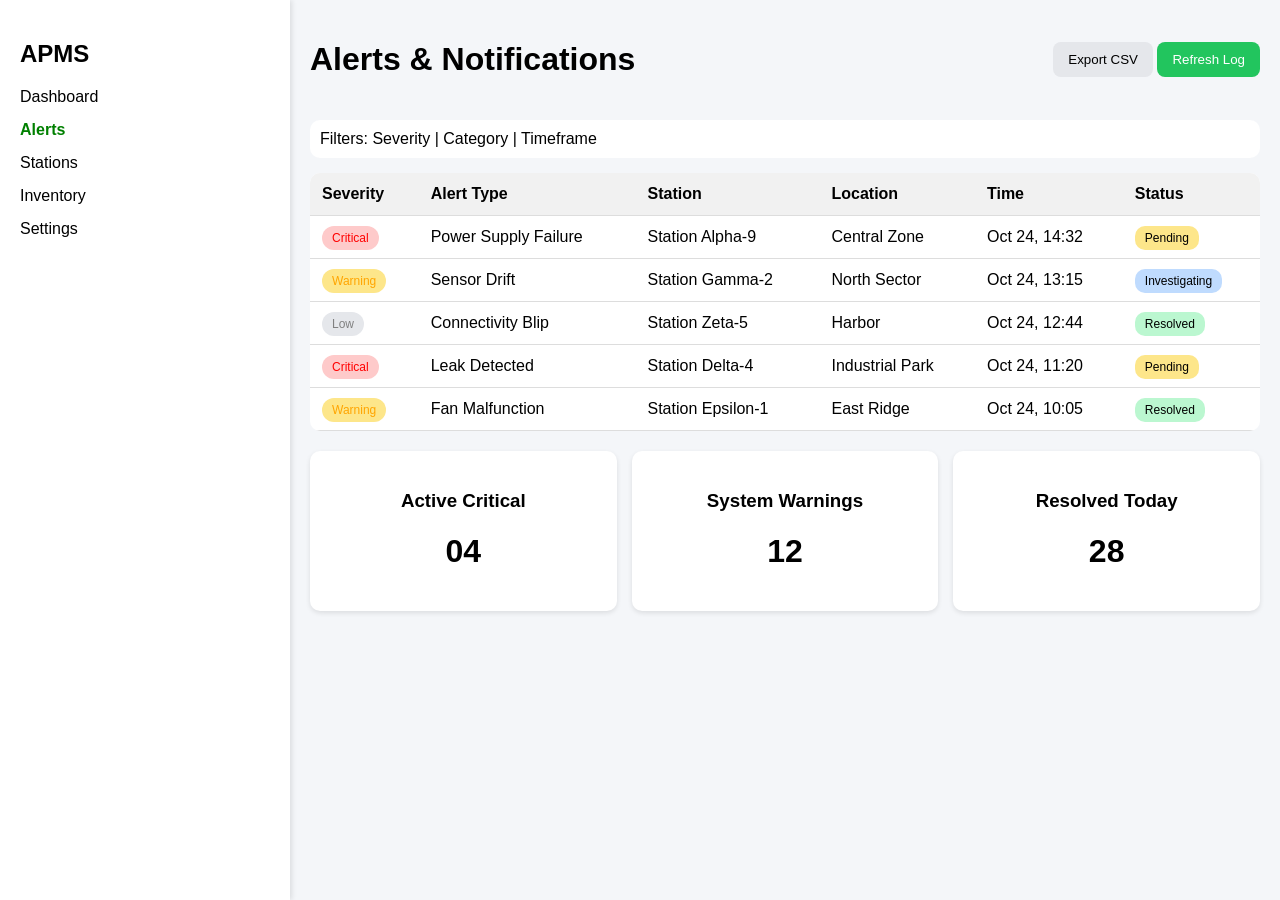
==== admin/alerts_management.html @ 7f4c0c0b "Admin dashboard complete" ====
<!DOCTYPE html>
<html lang="en">
<head>
<meta charset="UTF-8">
<meta name="viewport" content="width=device-width, initial-scale=1.0">
<title>Alerts & Notifications</title>
<style>
body { margin:0; font-family:Arial; background:#f4f6f9; }
.container { display:flex; height:100vh; }
.sidebar { width:250px; background:white; padding:20px; box-shadow:2px 0 5px rgba(0,0,0,0.1); }
.sidebar h2 { margin-bottom:20px; }
.sidebar ul { list-style:none; padding:0; }
.sidebar li { margin:15px 0; cursor:pointer; }
.sidebar li.active { color:green; font-weight:bold; }

.main { flex:1; padding:20px; overflow:auto; }

.topbar { display:flex; justify-content:space-between; align-items:center; margin-bottom:20px; }
.button { padding:10px 15px; border:none; border-radius:8px; cursor:pointer; }
.green { background:#22c55e; color:white; }
.gray { background:#e5e7eb; }

.filters { background:white; padding:10px; border-radius:10px; margin-bottom:15px; }

.table { width:100%; border-collapse:collapse; background:white; border-radius:10px; overflow:hidden; }
.table th, .table td { padding:12px; text-align:left; }
.table th { background:#f1f1f1; }
.table tr { border-bottom:1px solid #ddd; }

.badge { padding:5px 10px; border-radius:20px; font-size:12px; }
.critical { background:#fecaca; color:red; }
.warning { background:#fde68a; color:orange; }
.low { background:#e5e7eb; color:gray; }

.status { padding:5px 10px; border-radius:10px; font-size:12px; }
.pending { background:#fde68a; }
.investigating { background:#bfdbfe; }
.resolved { background:#bbf7d0; }

.cards { display:grid; grid-template-columns:repeat(3,1fr); gap:15px; margin-top:20px; }
.card { background:white; padding:20px; border-radius:10px; box-shadow:0 2px 5px rgba(0,0,0,0.1); text-align:center; }
</style>
</head>
<body>

<div class="container">

  <div class="sidebar">
    <h2>APMS</h2>
    <ul>
      <li>Dashboard</li>
      <li class="active">Alerts</li>
      <li>Stations</li>
      <li>Inventory</li>
      <li>Settings</li>
    </ul>
  </div>

  <div class="main">

    <div class="topbar">
      <h1>Alerts & Notifications</h1>
      <div>
        <button class="button gray">Export CSV</button>
        <button class="button green">Refresh Log</button>
      </div>
    </div>

    <div class="filters">
      Filters: Severity | Category | Timeframe
    </div>

    <table class="table">
      <tr>
        <th>Severity</th>
        <th>Alert Type</th>
        <th>Station</th>
        <th>Location</th>
        <th>Time</th>
        <th>Status</th>
      </tr>

      <tr>
        <td><span class="badge critical">Critical</span></td>
        <td>Power Supply Failure</td>
        <td>Station Alpha-9</td>
        <td>Central Zone</td>
        <td>Oct 24, 14:32</td>
        <td><span class="status pending">Pending</span></td>
      </tr>

      <tr>
        <td><span class="badge warning">Warning</span></td>
        <td>Sensor Drift</td>
        <td>Station Gamma-2</td>
        <td>North Sector</td>
        <td>Oct 24, 13:15</td>
        <td><span class="status investigating">Investigating</span></td>
      </tr>

      <tr>
        <td><span class="badge low">Low</span></td>
        <td>Connectivity Blip</td>
        <td>Station Zeta-5</td>
        <td>Harbor</td>
        <td>Oct 24, 12:44</td>
        <td><span class="status resolved">Resolved</span></td>
      </tr>

      <tr>
        <td><span class="badge critical">Critical</span></td>
        <td>Leak Detected</td>
        <td>Station Delta-4</td>
        <td>Industrial Park</td>
        <td>Oct 24, 11:20</td>
        <td><span class="status pending">Pending</span></td>
      </tr>

      <tr>
        <td><span class="badge warning">Warning</span></td>
        <td>Fan Malfunction</td>
        <td>Station Epsilon-1</td>
        <td>East Ridge</td>
        <td>Oct 24, 10:05</td>
        <td><span class="status resolved">Resolved</span></td>
      </tr>

    </table>

    <div class="cards">
      <div class="card"><h3>Active Critical</h3><h1>04</h1></div>
      <div class="card"><h3>System Warnings</h3><h1>12</h1></div>
      <div class="card"><h3>Resolved Today</h3><h1>28</h1></div>
    </div>

  </div>
</div>

</body>
</html>
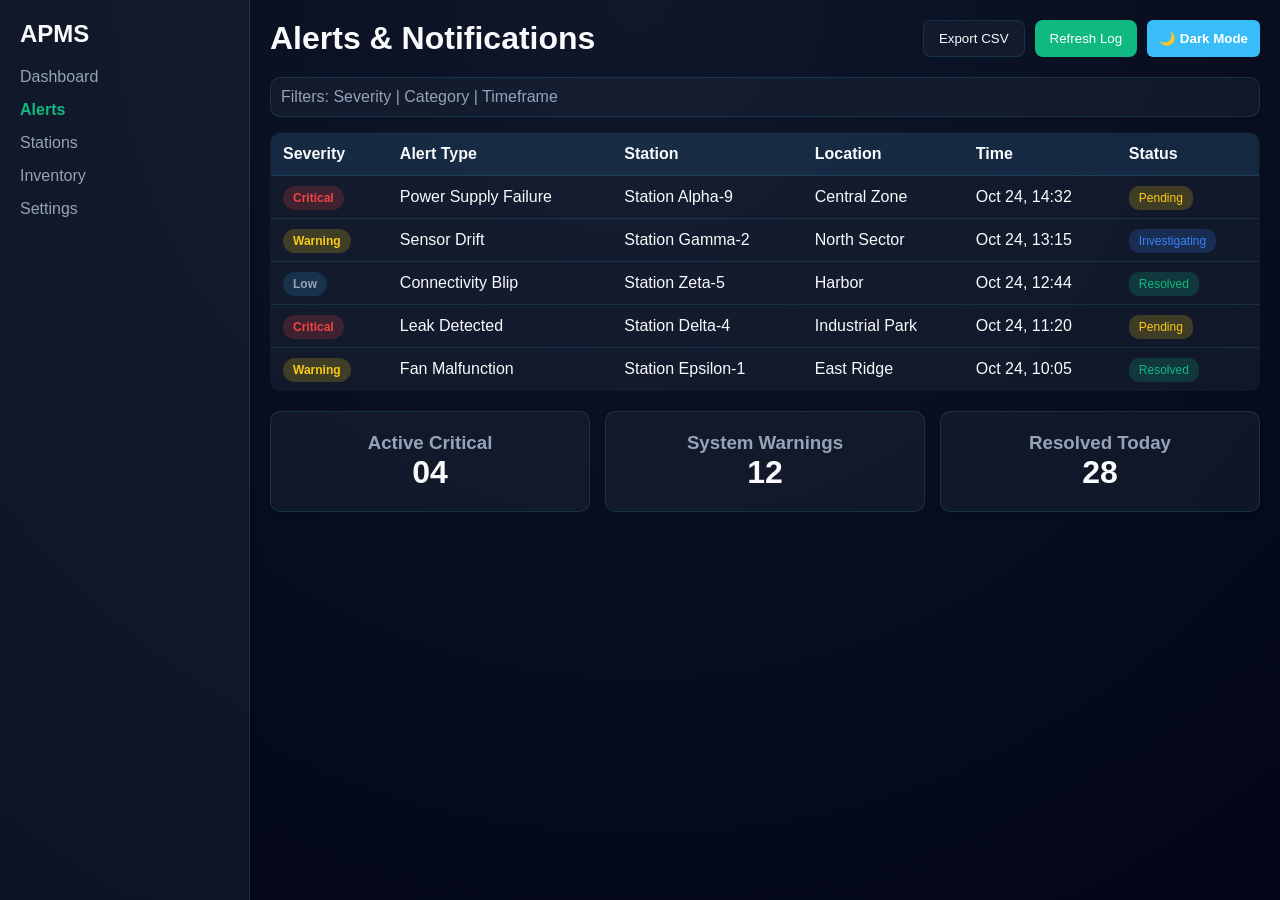
==== commit 27b3d5a6: "Add dark mode to admin dashboards (alerts and station management)" ====
--- a/admin/alerts_management.html
+++ b/admin/alerts_management.html
@@ -5,40 +5,94 @@
 <meta name="viewport" content="width=device-width, initial-scale=1.0">
 <title>Alerts & Notifications</title>
 <style>
-body { margin:0; font-family:Arial; background:#f4f6f9; }
+:root {
+  /* DARK THEME (Default) */
+  --bg-color: #020617;
+  --bg-gradient: radial-gradient(circle at top, #0f172a 0%, #020617 100%);
+  --card-bg: rgba(30, 41, 59, 0.4);
+  --card-border: rgba(56, 189, 248, 0.15);
+  --text-primary: #f8fafc;
+  --text-secondary: #94a3b8;
+  --primary: #38bdf8;
+  --primary-hover: #0ea5e9;
+  --accent: #818cf8;
+  --danger: #ef4444;
+  --warning: #facc15;
+  --success: #10b981;
+  --shadow-sm: 0 4px 6px -1px rgba(0, 0, 0, 0.1), 0 2px 4px -1px rgba(0, 0, 0, 0.06);
+}
+
+body.light {
+  /* LIGHT THEME */
+  --bg-color: #f8fafc;
+  --bg-gradient: radial-gradient(circle at top, #ffffff 0%, #f1f5f9 100%);
+  --card-bg: rgba(255, 255, 255, 0.95);
+  --card-border: rgba(148, 163, 184, 0.3);
+  --text-primary: #0f172a;
+  --text-secondary: #475569;
+  --primary: #0284c7;
+  --primary-hover: #0369a1;
+  --accent: #4f46e5;
+  --shadow-sm: 0 4px 6px -1px rgba(0, 0, 0, 0.05), 0 2px 4px -1px rgba(0, 0, 0, 0.03);
+}
+
+* {
+  margin: 0;
+  padding: 0;
+  box-sizing: border-box;
+}
+
+body { 
+  font-family: 'Inter', -apple-system, BlinkMacSystemFont, "Segoe UI", Roboto, Helvetica, Arial, sans-serif;
+  background-color: var(--bg-color);
+  background-image: var(--bg-gradient);
+  background-attachment: fixed;
+  color: var(--text-primary);
+  transition: background-color 0.3s ease, color 0.3s ease;
+}
+
 .container { display:flex; height:100vh; }
-.sidebar { width:250px; background:white; padding:20px; box-shadow:2px 0 5px rgba(0,0,0,0.1); }
-.sidebar h2 { margin-bottom:20px; }
+.sidebar { width:250px; background:var(--card-bg); padding:20px; box-shadow:2px 0 5px rgba(0,0,0,0.1); border-right: 1px solid var(--card-border); }
+.sidebar h2 { margin-bottom:20px; color: var(--text-primary); }
 .sidebar ul { list-style:none; padding:0; }
-.sidebar li { margin:15px 0; cursor:pointer; }
-.sidebar li.active { color:green; font-weight:bold; }
+.sidebar li { margin:15px 0; cursor:pointer; color: var(--text-secondary); transition: color 0.2s ease; }
+.sidebar li:hover { color: var(--text-primary); }
+.sidebar li.active { color:var(--success); font-weight:bold; }
 
 .main { flex:1; padding:20px; overflow:auto; }
 
 .topbar { display:flex; justify-content:space-between; align-items:center; margin-bottom:20px; }
-.button { padding:10px 15px; border:none; border-radius:8px; cursor:pointer; }
-.green { background:#22c55e; color:white; }
-.gray { background:#e5e7eb; }
-
-.filters { background:white; padding:10px; border-radius:10px; margin-bottom:15px; }
-
-.table { width:100%; border-collapse:collapse; background:white; border-radius:10px; overflow:hidden; }
-.table th, .table td { padding:12px; text-align:left; }
-.table th { background:#f1f1f1; }
-.table tr { border-bottom:1px solid #ddd; }
-
-.badge { padding:5px 10px; border-radius:20px; font-size:12px; }
-.critical { background:#fecaca; color:red; }
-.warning { background:#fde68a; color:orange; }
-.low { background:#e5e7eb; color:gray; }
+.topbar h1 { color: var(--text-primary); }
+.button { padding:10px 15px; border:none; border-radius:8px; cursor:pointer; transition: all 0.2s ease; font-weight: 500; }
+.green { background:var(--success); color:white; }
+.green:hover { background: var(--primary-hover); }
+.gray { background:var(--card-bg); color: var(--text-primary); border: 1px solid var(--card-border); }
+.gray:hover { background: rgba(56, 189, 248, 0.1); }
+.theme-toggle { background: var(--primary); color: white; padding: 8px 12px; border-radius: 6px; cursor: pointer; border: none; font-weight: 600; transition: all 0.2s ease; }
+.theme-toggle:hover { background: var(--primary-hover); }
+
+.filters { background:var(--card-bg); padding:10px; border-radius:10px; margin-bottom:15px; color: var(--text-secondary); border: 1px solid var(--card-border); }
+
+.table { width:100%; border-collapse:collapse; background:var(--card-bg); border-radius:10px; overflow:hidden; border: 1px solid var(--card-border); }
+.table th, .table td { padding:12px; text-align:left; color: var(--text-primary); }
+.table th { background:rgba(56, 189, 248, 0.1); font-weight: 600; }
+.table tr { border-bottom:1px solid var(--card-border); }
+.table tr:last-child { border-bottom: none; }
+
+.badge { padding:5px 10px; border-radius:20px; font-size:12px; font-weight: 600; }
+.critical { background: rgba(239, 68, 68, 0.2); color: var(--danger); }
+.warning { background: rgba(250, 204, 21, 0.2); color: var(--warning); }
+.low { background: var(--card-border); color: var(--text-secondary); }
 
 .status { padding:5px 10px; border-radius:10px; font-size:12px; }
-.pending { background:#fde68a; }
-.investigating { background:#bfdbfe; }
-.resolved { background:#bbf7d0; }
+.pending { background: rgba(250, 204, 21, 0.2); color: var(--warning); }
+.investigating { background: rgba(59, 130, 246, 0.2); color: #3b82f6; }
+.resolved { background: rgba(16, 185, 129, 0.2); color: var(--success); }
 
 .cards { display:grid; grid-template-columns:repeat(3,1fr); gap:15px; margin-top:20px; }
-.card { background:white; padding:20px; border-radius:10px; box-shadow:0 2px 5px rgba(0,0,0,0.1); text-align:center; }
+.card { background:var(--card-bg); padding:20px; border-radius:10px; box-shadow:0 2px 5px rgba(0,0,0,0.1); text-align:center; border: 1px solid var(--card-border); }
+.card h3 { color: var(--text-secondary); }
+.card h1 { color: var(--text-primary); }
 </style>
 </head>
 <body>
@@ -60,9 +114,10 @@
 
     <div class="topbar">
       <h1>Alerts & Notifications</h1>
-      <div>
+      <div style="display:flex; gap:10px;">
         <button class="button gray">Export CSV</button>
         <button class="button green">Refresh Log</button>
+        <button class="theme-toggle" onclick="toggleTheme()">🌙 Dark Mode</button>
       </div>
     </div>
 
@@ -136,5 +191,34 @@
   </div>
 </div>
 
+<script>
+function toggleTheme() {
+  let body = document.body;
+  let btn = event.target;
+  
+  body.classList.toggle("light");
+  
+  if(body.classList.contains("light")) {
+    localStorage.setItem("theme", "light");
+    btn.textContent = "☀️ Light Mode";
+  } else {
+    localStorage.setItem("theme", "dark");
+    btn.textContent = "🌙 Dark Mode";
+  }
+}
+
+window.onload = function() {
+  let theme = localStorage.getItem("theme");
+  let btn = document.querySelector(".theme-toggle");
+  
+  if(theme === "light") {
+    document.body.classList.add("light");
+    if(btn) btn.textContent = "☀️ Light Mode";
+  } else {
+    if(btn) btn.textContent = "🌙 Dark Mode";
+  }
+}
+</script>
+
 </body>
 </html>
